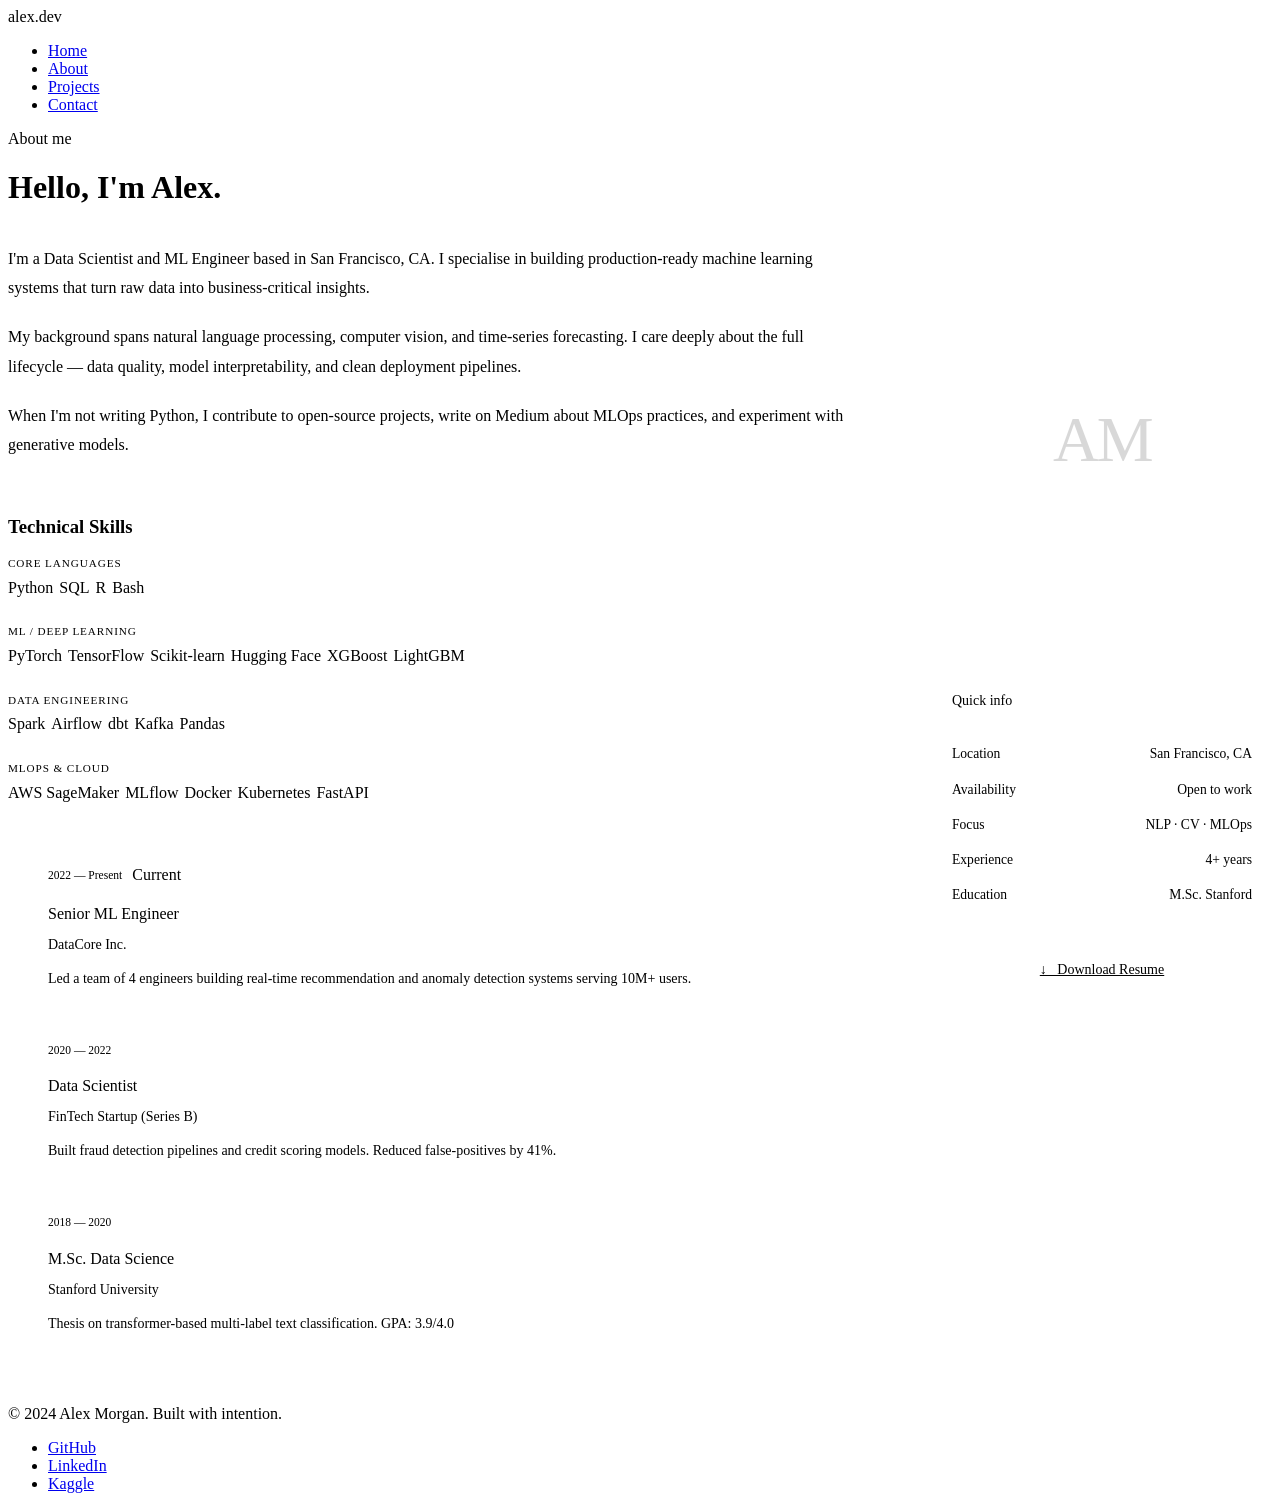
==== templates/about.html @ 8ec34f2e "first commit" ====
<!DOCTYPE html>
<html lang="en">
<head>
  <meta charset="UTF-8" />
  <meta name="viewport" content="width=device-width, initial-scale=1.0" />
  <title>About · Alex Morgan</title>
  <link rel="stylesheet" href="style.css" />
  <style>
    /* ── About layout ────────────────────────────────── */
    .about-grid {
      display: grid;
      grid-template-columns: 1fr 340px;
      gap: 5rem;
      align-items: start;
    }
    .about-photo-wrap {
      position: relative;
      width: 100%;
      aspect-ratio: 4/5;
      border-radius: var(--radius-lg);
      overflow: hidden;
      background: var(--surface-alt);
      border: 1px solid var(--border);
    }
    .photo-placeholder {
      width: 100%;
      height: 100%;
      display: flex;
      align-items: center;
      justify-content: center;
      flex-direction: column;
      gap: 12px;
      color: var(--muted);
    }
    .photo-initials {
      font-size: 4rem;
      font-weight: 300;
      letter-spacing: -0.04em;
      color: var(--text);
      opacity: 0.15;
    }
    .photo-caption {
      font-family: var(--mono);
      font-size: 0.72rem;
      color: var(--muted);
      text-align: center;
      padding: 0.75rem 1rem;
      background: var(--surface);
      border-top: 1px solid var(--border);
    }
 
    /* ── Bio text ────────────────────────────────────── */
    .about-text > * + * { margin-top: 1.2rem; }
    .about-text p { color: var(--muted); line-height: 1.85; }
    .about-text p strong { color: var(--text); font-weight: 500; }
 
    /* ── Skills grid ─────────────────────────────────── */
    .skills-section { margin-top: 3.5rem; }
    .skills-section h3 { margin-bottom: 1.2rem; }
    .skill-group + .skill-group { margin-top: 1.8rem; }
    .skill-group-label {
      font-family: var(--mono);
      font-size: 0.7rem;
      text-transform: uppercase;
      letter-spacing: 0.08em;
      color: var(--muted);
      margin-bottom: 0.6rem;
    }
    .skill-tags { display: flex; flex-wrap: wrap; gap: 6px; }
 
    /* ── Timeline ────────────────────────────────────── */
    .timeline { position: relative; margin-top: 4rem; }
    .timeline::before {
      content: '';
      position: absolute;
      left: 7px; top: 8px; bottom: 0;
      width: 1px;
      background: var(--border);
    }
    .tl-item {
      position: relative;
      padding-left: 2.5rem;
      padding-bottom: 2.5rem;
    }
    .tl-dot {
      position: absolute;
      left: 0; top: 8px;
      width: 15px; height: 15px;
      border-radius: 50%;
      background: var(--surface);
      border: 2px solid var(--border);
    }
    .tl-item:first-child .tl-dot {
      border-color: var(--teal);
      background: var(--teal-light);
    }
    .tl-meta {
      display: flex;
      align-items: center;
      gap: 10px;
      margin-bottom: 0.3rem;
    }
    .tl-date {
      font-family: var(--mono);
      font-size: 0.72rem;
      color: var(--muted);
    }
    .tl-item h4 { font-weight: 500; margin-bottom: 2px; }
    .tl-company { font-size: 0.875rem; color: var(--teal); font-weight: 500; }
    .tl-desc { font-size: 0.875rem; color: var(--muted); margin-top: 0.4rem; line-height: 1.65; }
 
    /* ── Side panel ──────────────────────────────────── */
    .side-panel { display: flex; flex-direction: column; gap: 1.5rem; }
    .info-card {
      background: var(--surface);
      border: 1px solid var(--border);
      border-radius: var(--radius-lg);
      overflow: hidden;
    }
    .info-card-header {
      padding: 1rem 1.25rem;
      border-bottom: 1px solid var(--border);
      display: flex;
      align-items: center;
      gap: 8px;
    }
    .info-card-header span { font-size: 0.875rem; font-weight: 500; }
    .info-rows { padding: 0.75rem 1.25rem; }
    .info-row {
      display: flex;
      align-items: center;
      justify-content: space-between;
      padding: 0.6rem 0;
      font-size: 0.85rem;
      border-bottom: 1px solid var(--border);
    }
    .info-row:last-child { border-bottom: none; }
    .info-row span:first-child { color: var(--muted); }
    .info-row span:last-child { font-weight: 500; }
 
    .download-btn {
      display: flex;
      align-items: center;
      justify-content: center;
      gap: 8px;
      font-size: 0.875rem;
      font-weight: 500;
      padding: 0.85rem;
      background: var(--text);
      color: var(--bg);
      border-radius: var(--radius);
      transition: background var(--transition);
    }
    .download-btn:hover { background: #333; }
 
    @media (max-width: 900px) {
      .about-grid { grid-template-columns: 1fr; }
      .about-photo-wrap { aspect-ratio: 16/9; }
    }
  </style>
</head>
<body>
 
<!-- ── Navbar ──────────────────────────────────────────── -->
<nav class="navbar">
  <div class="nav-inner">
    <span class="nav-logo">alex<span>.</span>dev</span>
    <ul class="nav-links">
      <li><a href="index.html">Home</a></li>
      <li><a href="about.html" class="active">About</a></li>
      <li><a href="projects.html">Projects</a></li>
      <li><a href="contact.html" class="nav-cta">Contact</a></li>
    </ul>
  </div>
</nav>
 
<!-- ── Page Intro ─────────────────────────────────────── -->
<div class="page-intro">
  <div class="container">
    <span class="label">About me</span>
    <div class="divider" style="margin: 0.5rem 0;"></div>
    <h1>Hello, I'm Alex.</h1>
  </div>
</div>
 
<!-- ── About Section ─────────────────────────────────── -->
<section style="padding-top: 0;">
  <div class="container">
    <div class="about-grid">
 
      <!-- Left: Bio + Skills + Timeline -->
      <div>
        <div class="about-text reveal">
          <p>
            I'm a <strong>Data Scientist and ML Engineer</strong> based in San Francisco, CA.
            I specialise in building production-ready machine learning systems that turn
            raw data into business-critical insights.
          </p>
          <p>
            My background spans <strong>natural language processing, computer vision, and
            time-series forecasting</strong>. I care deeply about the full lifecycle —
            data quality, model interpretability, and clean deployment pipelines.
          </p>
          <p>
            When I'm not writing Python, I contribute to open-source projects, write on
            Medium about MLOps practices, and experiment with generative models.
          </p>
        </div>
 
        <!-- Skills -->
        <div class="skills-section reveal">
          <h3>Technical Skills</h3>
          <div class="skill-group">
            <p class="skill-group-label">Core Languages</p>
            <div class="skill-tags">
              <span class="tag">Python</span>
              <span class="tag">SQL</span>
              <span class="tag">R</span>
              <span class="tag">Bash</span>
            </div>
          </div>
          <div class="skill-group">
            <p class="skill-group-label">ML / Deep Learning</p>
            <div class="skill-tags">
              <span class="tag tag-teal">PyTorch</span>
              <span class="tag tag-teal">TensorFlow</span>
              <span class="tag">Scikit-learn</span>
              <span class="tag">Hugging Face</span>
              <span class="tag">XGBoost</span>
              <span class="tag">LightGBM</span>
            </div>
          </div>
          <div class="skill-group">
            <p class="skill-group-label">Data Engineering</p>
            <div class="skill-tags">
              <span class="tag">Spark</span>
              <span class="tag">Airflow</span>
              <span class="tag">dbt</span>
              <span class="tag">Kafka</span>
              <span class="tag">Pandas</span>
            </div>
          </div>
          <div class="skill-group">
            <p class="skill-group-label">MLOps & Cloud</p>
            <div class="skill-tags">
              <span class="tag">AWS SageMaker</span>
              <span class="tag">MLflow</span>
              <span class="tag">Docker</span>
              <span class="tag">Kubernetes</span>
              <span class="tag">FastAPI</span>
            </div>
          </div>
        </div>
 
        <!-- Timeline -->
        <div class="timeline reveal">
          <div class="tl-item">
            <div class="tl-dot"></div>
            <div class="tl-meta">
              <span class="tl-date">2022 — Present</span>
              <span class="tag tag-teal">Current</span>
            </div>
            <h4>Senior ML Engineer</h4>
            <p class="tl-company">DataCore Inc.</p>
            <p class="tl-desc">Led a team of 4 engineers building real-time recommendation and anomaly detection systems serving 10M+ users.</p>
          </div>
          <div class="tl-item">
            <div class="tl-dot"></div>
            <div class="tl-meta">
              <span class="tl-date">2020 — 2022</span>
            </div>
            <h4>Data Scientist</h4>
            <p class="tl-company">FinTech Startup (Series B)</p>
            <p class="tl-desc">Built fraud detection pipelines and credit scoring models. Reduced false-positives by 41%.</p>
          </div>
          <div class="tl-item">
            <div class="tl-dot"></div>
            <div class="tl-meta">
              <span class="tl-date">2018 — 2020</span>
            </div>
            <h4>M.Sc. Data Science</h4>
            <p class="tl-company">Stanford University</p>
            <p class="tl-desc">Thesis on transformer-based multi-label text classification. GPA: 3.9/4.0</p>
          </div>
        </div>
      </div>
 
      <!-- Right: Side Panel -->
      <div class="side-panel">
 
        <div class="about-photo-wrap reveal">
          <div class="photo-placeholder">
            <span class="photo-initials">AM</span>
          </div>
          <div class="photo-caption">Replace with your photo — swap the &lt;div&gt; for an &lt;img&gt; tag</div>
        </div>
 
        <div class="info-card reveal">
          <div class="info-card-header">
            <span>Quick info</span>
          </div>
          <div class="info-rows">
            <div class="info-row"><span>Location</span><span>San Francisco, CA</span></div>
            <div class="info-row"><span>Availability</span><span style="color:var(--teal)">Open to work</span></div>
            <div class="info-row"><span>Focus</span><span>NLP · CV · MLOps</span></div>
            <div class="info-row"><span>Experience</span><span>4+ years</span></div>
            <div class="info-row"><span>Education</span><span>M.Sc. Stanford</span></div>
          </div>
        </div>
 
        <a href="#" class="download-btn reveal">
          ↓ &nbsp; Download Resume
        </a>
 
      </div>
 
    </div>
  </div>
</section>
 
<!-- ── Footer ────────────────────────────────────────── -->
<footer>
  <div class="footer-inner">
    <p>© 2024 Alex Morgan. Built with intention.</p>
    <ul class="footer-links">
      <li><a href="https://github.com" target="_blank">GitHub</a></li>
      <li><a href="https://linkedin.com" target="_blank">LinkedIn</a></li>
      <li><a href="https://kaggle.com" target="_blank">Kaggle</a></li>
    </ul>
  </div>
</footer>
 
<script>
  const reveals = document.querySelectorAll('.reveal');
  const observer = new IntersectionObserver(entries => {
    entries.forEach(e => {
      if (e.isIntersecting) { e.target.classList.add('visible'); observer.unobserve(e.target); }
    });
  }, { threshold: 0.12 });
  reveals.forEach(r => observer.observe(r));
</script>
</body>
</html>
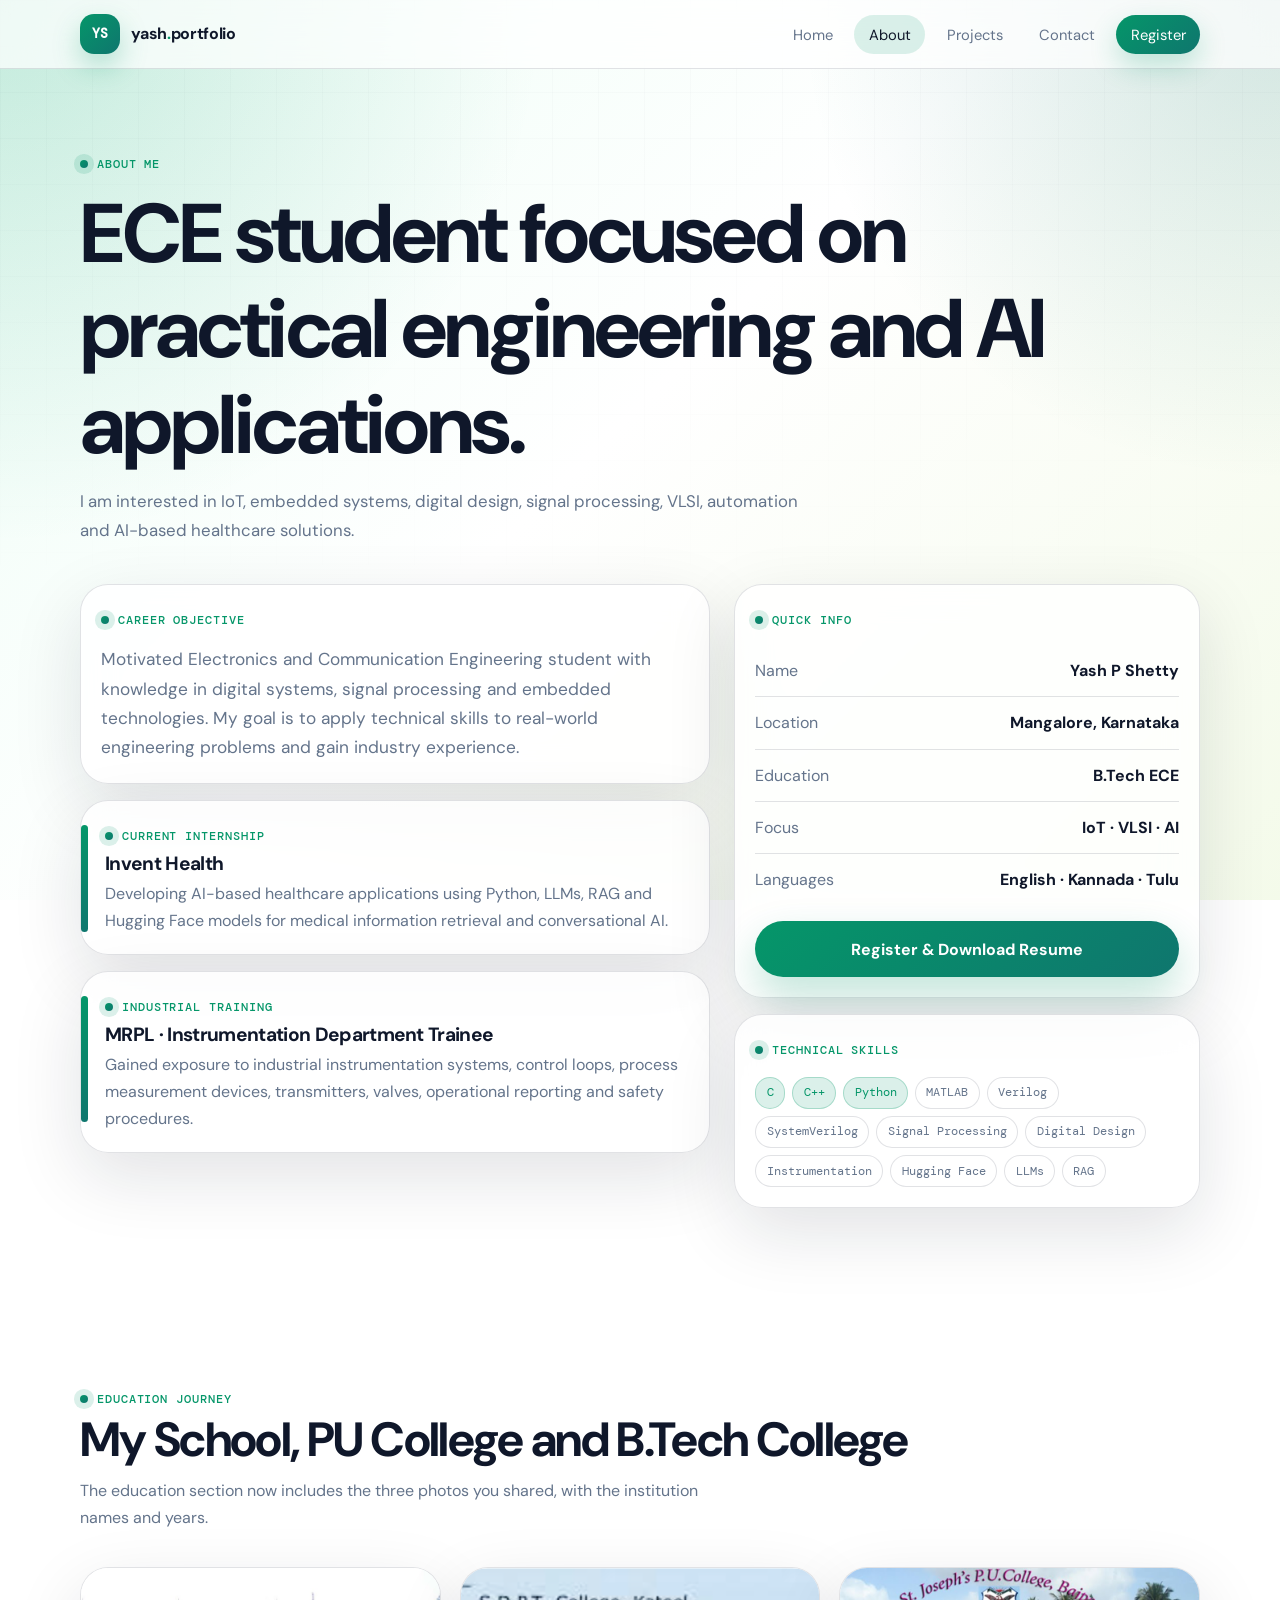
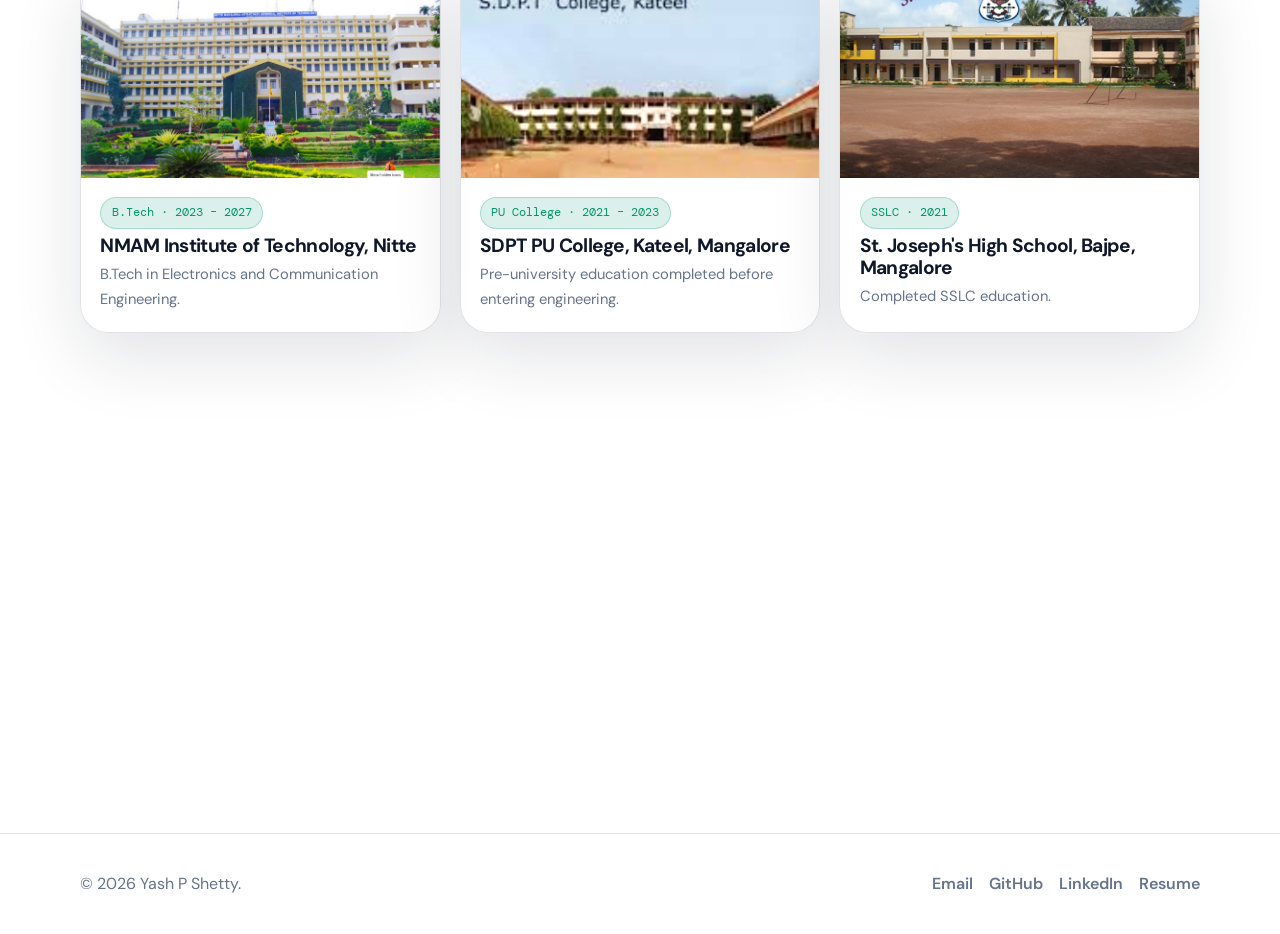
==== commit 19c292d3: "Updated portfolio with registration and resume access" ====
--- a/templates/about.html
+++ b/templates/about.html
@@ -3,341 +3,151 @@
 <head>
   <meta charset="UTF-8" />
   <meta name="viewport" content="width=device-width, initial-scale=1.0" />
-  <title>About · Alex Morgan</title>
+  <title>About · Yash P Shetty</title>
   <link rel="stylesheet" href="style.css" />
-  <style>
-    /* ── About layout ────────────────────────────────── */
-    .about-grid {
-      display: grid;
-      grid-template-columns: 1fr 340px;
-      gap: 5rem;
-      align-items: start;
-    }
-    .about-photo-wrap {
-      position: relative;
-      width: 100%;
-      aspect-ratio: 4/5;
-      border-radius: var(--radius-lg);
-      overflow: hidden;
-      background: var(--surface-alt);
-      border: 1px solid var(--border);
-    }
-    .photo-placeholder {
-      width: 100%;
-      height: 100%;
-      display: flex;
-      align-items: center;
-      justify-content: center;
-      flex-direction: column;
-      gap: 12px;
-      color: var(--muted);
-    }
-    .photo-initials {
-      font-size: 4rem;
-      font-weight: 300;
-      letter-spacing: -0.04em;
-      color: var(--text);
-      opacity: 0.15;
-    }
-    .photo-caption {
-      font-family: var(--mono);
-      font-size: 0.72rem;
-      color: var(--muted);
-      text-align: center;
-      padding: 0.75rem 1rem;
-      background: var(--surface);
-      border-top: 1px solid var(--border);
-    }
- 
-    /* ── Bio text ────────────────────────────────────── */
-    .about-text > * + * { margin-top: 1.2rem; }
-    .about-text p { color: var(--muted); line-height: 1.85; }
-    .about-text p strong { color: var(--text); font-weight: 500; }
- 
-    /* ── Skills grid ─────────────────────────────────── */
-    .skills-section { margin-top: 3.5rem; }
-    .skills-section h3 { margin-bottom: 1.2rem; }
-    .skill-group + .skill-group { margin-top: 1.8rem; }
-    .skill-group-label {
-      font-family: var(--mono);
-      font-size: 0.7rem;
-      text-transform: uppercase;
-      letter-spacing: 0.08em;
-      color: var(--muted);
-      margin-bottom: 0.6rem;
-    }
-    .skill-tags { display: flex; flex-wrap: wrap; gap: 6px; }
- 
-    /* ── Timeline ────────────────────────────────────── */
-    .timeline { position: relative; margin-top: 4rem; }
-    .timeline::before {
-      content: '';
-      position: absolute;
-      left: 7px; top: 8px; bottom: 0;
-      width: 1px;
-      background: var(--border);
-    }
-    .tl-item {
-      position: relative;
-      padding-left: 2.5rem;
-      padding-bottom: 2.5rem;
-    }
-    .tl-dot {
-      position: absolute;
-      left: 0; top: 8px;
-      width: 15px; height: 15px;
-      border-radius: 50%;
-      background: var(--surface);
-      border: 2px solid var(--border);
-    }
-    .tl-item:first-child .tl-dot {
-      border-color: var(--teal);
-      background: var(--teal-light);
-    }
-    .tl-meta {
-      display: flex;
-      align-items: center;
-      gap: 10px;
-      margin-bottom: 0.3rem;
-    }
-    .tl-date {
-      font-family: var(--mono);
-      font-size: 0.72rem;
-      color: var(--muted);
-    }
-    .tl-item h4 { font-weight: 500; margin-bottom: 2px; }
-    .tl-company { font-size: 0.875rem; color: var(--teal); font-weight: 500; }
-    .tl-desc { font-size: 0.875rem; color: var(--muted); margin-top: 0.4rem; line-height: 1.65; }
- 
-    /* ── Side panel ──────────────────────────────────── */
-    .side-panel { display: flex; flex-direction: column; gap: 1.5rem; }
-    .info-card {
-      background: var(--surface);
-      border: 1px solid var(--border);
-      border-radius: var(--radius-lg);
-      overflow: hidden;
-    }
-    .info-card-header {
-      padding: 1rem 1.25rem;
-      border-bottom: 1px solid var(--border);
-      display: flex;
-      align-items: center;
-      gap: 8px;
-    }
-    .info-card-header span { font-size: 0.875rem; font-weight: 500; }
-    .info-rows { padding: 0.75rem 1.25rem; }
-    .info-row {
-      display: flex;
-      align-items: center;
-      justify-content: space-between;
-      padding: 0.6rem 0;
-      font-size: 0.85rem;
-      border-bottom: 1px solid var(--border);
-    }
-    .info-row:last-child { border-bottom: none; }
-    .info-row span:first-child { color: var(--muted); }
-    .info-row span:last-child { font-weight: 500; }
- 
-    .download-btn {
-      display: flex;
-      align-items: center;
-      justify-content: center;
-      gap: 8px;
-      font-size: 0.875rem;
-      font-weight: 500;
-      padding: 0.85rem;
-      background: var(--text);
-      color: var(--bg);
-      border-radius: var(--radius);
-      transition: background var(--transition);
-    }
-    .download-btn:hover { background: #333; }
- 
-    @media (max-width: 900px) {
-      .about-grid { grid-template-columns: 1fr; }
-      .about-photo-wrap { aspect-ratio: 16/9; }
-    }
-  </style>
 </head>
-<body>
- 
-<!-- ── Navbar ──────────────────────────────────────────── -->
+<body class="about-page">
 <nav class="navbar">
   <div class="nav-inner">
-    <span class="nav-logo">alex<span>.</span>dev</span>
+    <a class="nav-logo" href="index.html"><span class="logo-mark">YS</span><span>yash<span style="color:var(--primary)">.</span>portfolio</span></a>
     <ul class="nav-links">
       <li><a href="index.html">Home</a></li>
       <li><a href="about.html" class="active">About</a></li>
       <li><a href="projects.html">Projects</a></li>
-      <li><a href="contact.html" class="nav-cta">Contact</a></li>
+      <li><a href="contact.html">Contact</a></li>
+      <li><a href="register.html" class="nav-cta">Register</a></li>
     </ul>
   </div>
 </nav>
- 
-<!-- ── Page Intro ─────────────────────────────────────── -->
-<div class="page-intro">
-  <div class="container">
-    <span class="label">About me</span>
-    <div class="divider" style="margin: 0.5rem 0;"></div>
-    <h1>Hello, I'm Alex.</h1>
+
+<main>
+  <div class="page-intro">
+    <div class="container reveal">
+      <span class="label">About me</span>
+      <h1>ECE student focused on practical engineering and AI applications.</h1>
+      <p>I am interested in IoT, embedded systems, digital design, signal processing, VLSI, automation and AI-based healthcare solutions.</p>
+    </div>
   </div>
-</div>
- 
-<!-- ── About Section ─────────────────────────────────── -->
-<section style="padding-top: 0;">
-  <div class="container">
-    <div class="about-grid">
- 
-      <!-- Left: Bio + Skills + Timeline -->
-      <div>
+
+  <section style="padding-top:0;">
+    <div class="container">
+      <div class="about-grid">
         <div class="about-text reveal">
-          <p>
-            I'm a <strong>Data Scientist and ML Engineer</strong> based in San Francisco, CA.
-            I specialise in building production-ready machine learning systems that turn
-            raw data into business-critical insights.
-          </p>
-          <p>
-            My background spans <strong>natural language processing, computer vision, and
-            time-series forecasting</strong>. I care deeply about the full lifecycle —
-            data quality, model interpretability, and clean deployment pipelines.
-          </p>
-          <p>
-            When I'm not writing Python, I contribute to open-source projects, write on
-            Medium about MLOps practices, and experiment with generative models.
-          </p>
-        </div>
- 
-        <!-- Skills -->
-        <div class="skills-section reveal">
-          <h3>Technical Skills</h3>
-          <div class="skill-group">
-            <p class="skill-group-label">Core Languages</p>
-            <div class="skill-tags">
-              <span class="tag">Python</span>
-              <span class="tag">SQL</span>
-              <span class="tag">R</span>
-              <span class="tag">Bash</span>
+          <div class="info-card">
+            <span class="label">Career Objective</span>
+            <p class="about-lead" style="margin-top:.8rem;">Motivated Electronics and Communication Engineering student with knowledge in digital systems, signal processing and embedded technologies. My goal is to apply technical skills to real-world engineering problems and gain industry experience.</p>
+          </div>
+
+          <div class="timeline">
+            <div class="timeline-card reveal">
+              <span class="label">Current Internship</span>
+              <h3>Invent Health</h3>
+              <p>Developing AI-based healthcare applications using Python, LLMs, RAG and Hugging Face models for medical information retrieval and conversational AI.</p>
             </div>
-          </div>
-          <div class="skill-group">
-            <p class="skill-group-label">ML / Deep Learning</p>
-            <div class="skill-tags">
-              <span class="tag tag-teal">PyTorch</span>
-              <span class="tag tag-teal">TensorFlow</span>
-              <span class="tag">Scikit-learn</span>
-              <span class="tag">Hugging Face</span>
-              <span class="tag">XGBoost</span>
-              <span class="tag">LightGBM</span>
-            </div>
-          </div>
-          <div class="skill-group">
-            <p class="skill-group-label">Data Engineering</p>
-            <div class="skill-tags">
-              <span class="tag">Spark</span>
-              <span class="tag">Airflow</span>
-              <span class="tag">dbt</span>
-              <span class="tag">Kafka</span>
-              <span class="tag">Pandas</span>
-            </div>
-          </div>
-          <div class="skill-group">
-            <p class="skill-group-label">MLOps & Cloud</p>
-            <div class="skill-tags">
-              <span class="tag">AWS SageMaker</span>
-              <span class="tag">MLflow</span>
-              <span class="tag">Docker</span>
-              <span class="tag">Kubernetes</span>
-              <span class="tag">FastAPI</span>
+            <div class="timeline-card reveal">
+              <span class="label">Industrial Training</span>
+              <h3>MRPL · Instrumentation Department Trainee</h3>
+              <p>Gained exposure to industrial instrumentation systems, control loops, process measurement devices, transmitters, valves, operational reporting and safety procedures.</p>
             </div>
           </div>
         </div>
- 
-        <!-- Timeline -->
-        <div class="timeline reveal">
-          <div class="tl-item">
-            <div class="tl-dot"></div>
-            <div class="tl-meta">
-              <span class="tl-date">2022 — Present</span>
-              <span class="tag tag-teal">Current</span>
+
+        <aside class="side-panel reveal">
+          <div class="info-card">
+            <span class="label">Quick Info</span>
+            <div style="margin-top:.8rem;">
+              <div class="info-row"><span>Name</span><span>Yash P Shetty</span></div>
+              <div class="info-row"><span>Location</span><span>Mangalore, Karnataka</span></div>
+              <div class="info-row"><span>Education</span><span>B.Tech ECE</span></div>
+              <div class="info-row"><span>Focus</span><span>IoT · VLSI · AI</span></div>
+              <div class="info-row"><span>Languages</span><span>English · Kannada · Tulu</span></div>
             </div>
-            <h4>Senior ML Engineer</h4>
-            <p class="tl-company">DataCore Inc.</p>
-            <p class="tl-desc">Led a team of 4 engineers building real-time recommendation and anomaly detection systems serving 10M+ users.</p>
+            <a class="btn btn-primary" href="/download-resume" style="width:100%; margin-top:1rem;">Register & Download Resume</a>
           </div>
-          <div class="tl-item">
-            <div class="tl-dot"></div>
-            <div class="tl-meta">
-              <span class="tl-date">2020 — 2022</span>
+
+          <div class="skill-card">
+            <span class="label">Technical Skills</span>
+            <div class="skills-list">
+              <span class="tag tag-primary">C</span><span class="tag tag-primary">C++</span><span class="tag tag-primary">Python</span>
+              <span class="tag">MATLAB</span><span class="tag">Verilog</span><span class="tag">SystemVerilog</span>
+              <span class="tag">Signal Processing</span><span class="tag">Digital Design</span><span class="tag">Instrumentation</span>
+              <span class="tag">Hugging Face</span><span class="tag">LLMs</span><span class="tag">RAG</span>
             </div>
-            <h4>Data Scientist</h4>
-            <p class="tl-company">FinTech Startup (Series B)</p>
-            <p class="tl-desc">Built fraud detection pipelines and credit scoring models. Reduced false-positives by 41%.</p>
           </div>
-          <div class="tl-item">
-            <div class="tl-dot"></div>
-            <div class="tl-meta">
-              <span class="tl-date">2018 — 2020</span>
-            </div>
-            <h4>M.Sc. Data Science</h4>
-            <p class="tl-company">Stanford University</p>
-            <p class="tl-desc">Thesis on transformer-based multi-label text classification. GPA: 3.9/4.0</p>
-          </div>
+        </aside>
+      </div>
+    </div>
+  </section>
+
+  <section>
+    <div class="container">
+      <div class="section-header reveal">
+        <div>
+          <span class="label">Education Journey</span>
+          <h2>My School, PU College and B.Tech College</h2>
+          <p>The education section now includes the three photos you shared, with the institution names and years.</p>
         </div>
       </div>
- 
-      <!-- Right: Side Panel -->
-      <div class="side-panel">
- 
-        <div class="about-photo-wrap reveal">
-          <div class="photo-placeholder">
-            <span class="photo-initials">AM</span>
+
+      <div class="education-grid">
+        <article class="education-card reveal">
+          <div class="edu-image"><img src="images/nmamit.png" alt="NMAM Institute of Technology campus photo"></div>
+          <div class="edu-body">
+            <span class="tag tag-primary">B.Tech · 2023 – 2027</span>
+            <h3>NMAM Institute of Technology, Nitte</h3>
+            <p>B.Tech in Electronics and Communication Engineering.</p>
           </div>
-          <div class="photo-caption">Replace with your photo — swap the &lt;div&gt; for an &lt;img&gt; tag</div>
+        </article>
+
+        <article class="education-card reveal">
+          <div class="edu-image"><img src="images/pu_college.png" alt="SDPT PU College Kateel photo"></div>
+          <div class="edu-body">
+            <span class="tag tag-primary">PU College · 2021 – 2023</span>
+            <h3>SDPT PU College, Kateel, Mangalore</h3>
+            <p>Pre-university education completed before entering engineering.</p>
+          </div>
+        </article>
+
+        <article class="education-card reveal">
+          <div class="edu-image"><img src="images/school_photo.png" alt="St. Joseph's High School Bajpe photo"></div>
+          <div class="edu-body">
+            <span class="tag tag-primary">SSLC · 2021</span>
+            <h3>St. Joseph's High School, Bajpe, Mangalore</h3>
+            <p>Completed SSLC education.</p>
+          </div>
+        </article>
+      </div>
+    </div>
+  </section>
+
+  <section>
+    <div class="container">
+      <div class="section-header reveal">
+        <div>
+          <span class="label">Certifications</span>
+          <h2>Learning & Certifications</h2>
         </div>
- 
-        <div class="info-card reveal">
-          <div class="info-card-header">
-            <span>Quick info</span>
-          </div>
-          <div class="info-rows">
-            <div class="info-row"><span>Location</span><span>San Francisco, CA</span></div>
-            <div class="info-row"><span>Availability</span><span style="color:var(--teal)">Open to work</span></div>
-            <div class="info-row"><span>Focus</span><span>NLP · CV · MLOps</span></div>
-            <div class="info-row"><span>Experience</span><span>4+ years</span></div>
-            <div class="info-row"><span>Education</span><span>M.Sc. Stanford</span></div>
-          </div>
-        </div>
- 
-        <a href="#" class="download-btn reveal">
-          ↓ &nbsp; Download Resume
-        </a>
- 
       </div>
- 
+      <div class="skills-grid">
+        <div class="skill-card reveal"><h3>AINNOVATION 2025</h3><p>Applied AI Learning by Microsoft.</p></div>
+        <div class="skill-card reveal"><h3>Microsoft Azure Learning</h3><p>Cloud and Azure learning through AINNOVATION 2025.</p></div>
+        <div class="skill-card reveal"><h3>MATLAB On-Ramp</h3><p>MATLAB for Signal Processing.</p></div>
+      </div>
     </div>
-  </div>
-</section>
- 
-<!-- ── Footer ────────────────────────────────────────── -->
+  </section>
+</main>
+
 <footer>
   <div class="footer-inner">
-    <p>© 2024 Alex Morgan. Built with intention.</p>
+    <p>© <span id="year"></span> Yash P Shetty.</p>
     <ul class="footer-links">
-      <li><a href="https://github.com" target="_blank">GitHub</a></li>
-      <li><a href="https://linkedin.com" target="_blank">LinkedIn</a></li>
-      <li><a href="https://kaggle.com" target="_blank">Kaggle</a></li>
+      <li><a href="mailto:shettyyashp@gmail.com">Email</a></li>
+      <li><a href="https://github.com/yashpshetty" target="_blank" rel="noreferrer">GitHub</a></li>
+      <li><a href="https://linkedin.com/in/yash-p-shetty-9a8aa0354" target="_blank" rel="noreferrer">LinkedIn</a></li>
+      <li><a href="/download-resume">Resume</a></li>
     </ul>
   </div>
 </footer>
- 
-<script>
-  const reveals = document.querySelectorAll('.reveal');
-  const observer = new IntersectionObserver(entries => {
-    entries.forEach(e => {
-      if (e.isIntersecting) { e.target.classList.add('visible'); observer.unobserve(e.target); }
-    });
-  }, { threshold: 0.12 });
-  reveals.forEach(r => observer.observe(r));
-</script>
+<script src="script.js"></script>
 </body>
-</html>+</html>
--- a/templates/style.css
+++ b/templates/style.css
@@ -0,0 +1,335 @@
+@import url('https://fonts.googleapis.com/css2?family=DM+Sans:ital,opsz,wght@0,9..40,300;0,9..40,400;0,9..40,500;0,9..40,600;0,9..40,700;1,9..40,300&family=DM+Mono:wght@300;400;500&display=swap');
+
+:root {
+  --bg: #f8fafc;
+  --surface: rgba(255,255,255,0.82);
+  --surface-solid: #ffffff;
+  --surface-alt: rgba(255,255,255,0.55);
+  --border: rgba(15,23,42,0.12);
+  --text: #0f172a;
+  --muted: #64748b;
+  --primary: #2563eb;
+  --secondary: #7c3aed;
+  --accent: #06b6d4;
+  --soft: rgba(37,99,235,0.12);
+  --shadow: 0 24px 70px rgba(15,23,42,.12);
+  --radius: 16px;
+  --radius-lg: 28px;
+  --transition: 0.25s ease;
+  --sans: 'DM Sans', system-ui, sans-serif;
+  --mono: 'DM Mono', monospace;
+}
+
+body.home-page {
+  --bg: #eef6ff;
+  --primary: #2563eb;
+  --secondary: #7c3aed;
+  --accent: #06b6d4;
+  --soft: rgba(37, 99, 235, .13);
+}
+body.about-page {
+  --bg: #ecfdf5;
+  --primary: #059669;
+  --secondary: #0f766e;
+  --accent: #84cc16;
+  --soft: rgba(5, 150, 105, .14);
+}
+body.projects-page {
+  --bg: #faf5ff;
+  --primary: #9333ea;
+  --secondary: #db2777;
+  --accent: #f59e0b;
+  --soft: rgba(147, 51, 234, .14);
+}
+body.contact-page {
+  --bg: #fff7ed;
+  --primary: #ea580c;
+  --secondary: #e11d48;
+  --accent: #facc15;
+  --soft: rgba(234, 88, 12, .14);
+}
+body.register-page {
+  --bg: #ecfeff;
+  --primary: #0891b2;
+  --secondary: #2563eb;
+  --accent: #10b981;
+  --soft: rgba(8, 145, 178, .15);
+}
+
+*, *::before, *::after { box-sizing: border-box; margin: 0; padding: 0; }
+html { scroll-behavior: smooth; font-size: 16px; }
+body {
+  min-height: 100vh;
+  font-family: var(--sans);
+  color: var(--text);
+  line-height: 1.7;
+  background:
+    radial-gradient(circle at top left, color-mix(in srgb, var(--primary) 18%, transparent), transparent 34rem),
+    radial-gradient(circle at top right, color-mix(in srgb, var(--secondary) 18%, transparent), transparent 30rem),
+    linear-gradient(135deg, var(--bg), #ffffff 48%, color-mix(in srgb, var(--accent) 9%, #ffffff));
+  background-attachment: fixed;
+  -webkit-font-smoothing: antialiased;
+}
+body::before {
+  content: '';
+  position: fixed;
+  inset: 0;
+  pointer-events: none;
+  background-image:
+    linear-gradient(rgba(15,23,42,.035) 1px, transparent 1px),
+    linear-gradient(90deg, rgba(15,23,42,.035) 1px, transparent 1px);
+  background-size: 46px 46px;
+  mask-image: linear-gradient(to bottom, rgba(0,0,0,.55), transparent 70%);
+}
+a { color: inherit; text-decoration: none; }
+ul { list-style: none; }
+img { max-width: 100%; display: block; }
+button, input, textarea, select { font: inherit; }
+
+.container { width: min(1120px, calc(100% - 2rem)); margin: 0 auto; }
+section { padding: 5.5rem 0; }
+main { position: relative; z-index: 1; }
+
+h1, h2, h3, h4 { line-height: 1.15; letter-spacing: -0.035em; font-weight: 700; }
+h1 { font-size: clamp(2.6rem, 7vw, 5.2rem); }
+h2 { font-size: clamp(2rem, 4vw, 3rem); }
+h3 { font-size: 1.2rem; }
+p { color: var(--muted); }
+
+.label {
+  display: inline-flex;
+  align-items: center;
+  gap: .55rem;
+  font-family: var(--mono);
+  font-size: .74rem;
+  text-transform: uppercase;
+  letter-spacing: .08em;
+  color: var(--primary);
+  font-weight: 500;
+}
+.label::before {
+  content: '';
+  width: 8px;
+  height: 8px;
+  border-radius: 50%;
+  background: linear-gradient(135deg, var(--primary), var(--secondary));
+  box-shadow: 0 0 0 6px var(--soft);
+}
+
+.navbar {
+  position: sticky;
+  top: 0;
+  z-index: 50;
+  background: rgba(255,255,255,.72);
+  backdrop-filter: blur(18px);
+  border-bottom: 1px solid var(--border);
+}
+.nav-inner {
+  width: min(1120px, calc(100% - 2rem));
+  height: 68px;
+  margin: 0 auto;
+  display: flex;
+  align-items: center;
+  justify-content: space-between;
+  gap: 1rem;
+}
+.nav-logo {
+  display: inline-flex;
+  align-items: center;
+  gap: .7rem;
+  font-weight: 700;
+  letter-spacing: -0.02em;
+}
+.logo-mark {
+  display: grid;
+  place-items: center;
+  width: 40px;
+  height: 40px;
+  color: #fff;
+  border-radius: 14px;
+  background: linear-gradient(135deg, var(--primary), var(--secondary));
+  box-shadow: 0 12px 28px color-mix(in srgb, var(--primary) 28%, transparent);
+  font-family: var(--mono);
+  font-size: .8rem;
+}
+.nav-links { display: flex; align-items: center; gap: .45rem; }
+.nav-links a {
+  color: var(--muted);
+  padding: .62rem .9rem;
+  border-radius: 999px;
+  font-size: .92rem;
+  transition: color var(--transition), background var(--transition), transform var(--transition);
+}
+.nav-links a:hover, .nav-links a.active { color: var(--text); background: var(--soft); }
+.nav-cta {
+  color: #fff !important;
+  background: linear-gradient(135deg, var(--primary), var(--secondary)) !important;
+  box-shadow: 0 12px 28px color-mix(in srgb, var(--primary) 24%, transparent);
+}
+.nav-cta:hover { transform: translateY(-1px); }
+
+.btn {
+  display: inline-flex;
+  align-items: center;
+  justify-content: center;
+  gap: .5rem;
+  padding: .9rem 1.25rem;
+  border-radius: 999px;
+  border: 1px solid var(--border);
+  font-weight: 700;
+  transition: transform var(--transition), box-shadow var(--transition), background var(--transition);
+}
+.btn:hover { transform: translateY(-2px); }
+.btn-primary { color: #fff; border: 0; background: linear-gradient(135deg, var(--primary), var(--secondary)); box-shadow: 0 18px 40px color-mix(in srgb, var(--primary) 24%, transparent); }
+.btn-outline { background: rgba(255,255,255,.7); color: var(--text); }
+.btn-outline:hover { background: var(--surface-solid); box-shadow: var(--shadow); }
+.arrow { transition: transform var(--transition); }
+.btn:hover .arrow, a:hover .arrow { transform: translateX(4px); }
+
+.hero { min-height: calc(100vh - 68px); display: flex; align-items: center; padding: 4rem 0; }
+.hero-grid { display: grid; grid-template-columns: 1.15fr .85fr; gap: 3rem; align-items: center; }
+.hero h1 span { color: transparent; background: linear-gradient(135deg, var(--primary), var(--secondary)); -webkit-background-clip: text; background-clip: text; }
+.hero-desc { max-width: 660px; font-size: 1.12rem; margin: 1.25rem 0 2rem; }
+.hero-actions { display: flex; flex-wrap: wrap; gap: .85rem; }
+.hero-note { margin-top: .9rem; font-size: .88rem; color: var(--muted); }
+.hero-panel, .glass-card, .form-card, .info-card, .project-card, .education-card, .skill-card, .timeline-card {
+  background: var(--surface);
+  border: 1px solid var(--border);
+  border-radius: var(--radius-lg);
+  box-shadow: var(--shadow);
+  backdrop-filter: blur(16px);
+}
+.hero-panel { padding: 1.4rem; overflow: hidden; position: relative; }
+.hero-panel::before, .project-card::before, .form-card::before {
+  content: '';
+  position: absolute;
+  inset: 0;
+  pointer-events: none;
+  background: radial-gradient(circle at top right, color-mix(in srgb, var(--primary) 18%, transparent), transparent 15rem);
+}
+.profile-orb {
+  min-height: 380px;
+  border-radius: 24px;
+  background:
+    radial-gradient(circle at 30% 20%, rgba(255,255,255,.8), transparent 12rem),
+    linear-gradient(135deg, color-mix(in srgb, var(--primary) 18%, #fff), color-mix(in srgb, var(--secondary) 16%, #fff));
+  display: flex;
+  flex-direction: column;
+  justify-content: space-between;
+  padding: 1.5rem;
+  position: relative;
+  overflow: hidden;
+}
+.profile-orb::after {
+  content: 'ECE';
+  position: absolute;
+  right: -1rem;
+  bottom: -2.1rem;
+  font-family: var(--mono);
+  font-size: 7rem;
+  font-weight: 500;
+  color: rgba(255,255,255,.56);
+}
+.profile-initials { font-family: var(--mono); font-size: 4.5rem; font-weight: 500; color: var(--text); letter-spacing: -.08em; margin-top: .7rem; }
+.contact-mini { position: relative; z-index: 1; background: rgba(255,255,255,.65); border: 1px solid rgba(255,255,255,.7); padding: 1rem; border-radius: 18px; }
+.contact-mini a { display: block; color: var(--text); font-weight: 700; font-size: .92rem; }
+.stats-grid { display: grid; grid-template-columns: repeat(4, 1fr); gap: 1rem; margin-top: 2rem; }
+.stat-card { background: rgba(255,255,255,.75); border: 1px solid var(--border); border-radius: var(--radius); padding: 1.2rem; }
+.stat-num { display: block; font-size: 2rem; font-weight: 700; color: var(--primary); }
+.stat-label { color: var(--muted); font-size: .9rem; }
+
+.marquee-strip { overflow: hidden; border-block: 1px solid var(--border); padding: .85rem 0; background: rgba(255,255,255,.55); }
+.marquee-track { display: flex; width: max-content; gap: 2.5rem; animation: marquee 24s linear infinite; }
+.marquee-item { font-family: var(--mono); color: var(--muted); white-space: nowrap; font-size: .8rem; }
+.marquee-item::before { content: '✦'; color: var(--primary); margin-right: .6rem; }
+@keyframes marquee { to { transform: translateX(-50%); } }
+
+.section-header { display: flex; justify-content: space-between; align-items: end; gap: 1.5rem; margin-bottom: 2.2rem; }
+.section-header p { max-width: 620px; margin-top: .65rem; }
+.featured-grid, .projects-grid, .skills-grid { display: grid; grid-template-columns: repeat(3, 1fr); gap: 1.2rem; }
+.project-card { position: relative; overflow: hidden; padding: 1.3rem; transition: transform var(--transition), box-shadow var(--transition); }
+.project-card:hover, .education-card:hover, .skill-card:hover { transform: translateY(-6px); box-shadow: 0 30px 80px rgba(15,23,42,.15); }
+.project-top { min-height: 150px; border-radius: 22px; background: linear-gradient(135deg, var(--soft), rgba(255,255,255,.7)); padding: 1rem; display: flex; justify-content: space-between; align-items: flex-start; }
+.project-number { font-family: var(--mono); font-size: 3rem; color: color-mix(in srgb, var(--primary) 45%, transparent); }
+.project-body { position: relative; z-index: 1; padding-top: 1rem; }
+.project-tags { display: flex; flex-wrap: wrap; gap: .4rem; margin-bottom: .8rem; }
+.project-card h3 { margin-bottom: .55rem; }
+.project-footer { margin-top: 1rem; padding-top: 1rem; border-top: 1px solid var(--border); display: flex; justify-content: space-between; align-items: center; gap: .7rem; }
+.project-link { font-weight: 700; color: var(--primary); }
+.tag { display: inline-flex; align-items: center; border-radius: 999px; padding: .33rem .65rem; background: rgba(255,255,255,.75); border: 1px solid var(--border); color: var(--muted); font-family: var(--mono); font-size: .72rem; }
+.tag-primary { background: var(--soft); color: var(--primary); border-color: color-mix(in srgb, var(--primary) 25%, transparent); }
+
+.page-intro { padding: 5rem 0 2.5rem; }
+.page-intro h1 { margin-top: .6rem; }
+.page-intro p { max-width: 720px; margin-top: .9rem; font-size: 1.05rem; }
+.about-grid { display: grid; grid-template-columns: 1.15fr .85fr; gap: 1.5rem; align-items: start; }
+.about-text, .side-panel { display: grid; gap: 1rem; }
+.about-lead { font-size: 1.08rem; }
+.info-card, .skill-card, .timeline-card { padding: 1.25rem; }
+.info-row { display: flex; justify-content: space-between; gap: 1rem; padding: .75rem 0; border-bottom: 1px solid var(--border); }
+.info-row:last-child { border-bottom: 0; }
+.info-row span:first-child { color: var(--muted); }
+.info-row span:last-child { font-weight: 700; text-align: right; }
+.skills-list { display: flex; flex-wrap: wrap; gap: .45rem; margin-top: .9rem; }
+.timeline { display: grid; gap: 1rem; }
+.timeline-card { position: relative; padding-left: 1.5rem; }
+.timeline-card::before { content: ''; position: absolute; left: 0; top: 1.5rem; width: 7px; height: 70%; border-radius: 999px; background: linear-gradient(var(--primary), var(--secondary)); }
+.timeline-card h3 { margin: .3rem 0; }
+.education-grid { display: grid; grid-template-columns: repeat(3, 1fr); gap: 1.2rem; }
+.education-card { overflow: hidden; background: var(--surface); border: 1px solid var(--border); border-radius: var(--radius-lg); box-shadow: var(--shadow); transition: transform var(--transition), box-shadow var(--transition); }
+.edu-image { height: 210px; overflow: hidden; background: var(--soft); }
+.edu-image img { width: 100%; height: 100%; object-fit: cover; transition: transform .4s ease; }
+.education-card:hover .edu-image img { transform: scale(1.05); }
+.edu-body { padding: 1.2rem; }
+.edu-body h3 { margin: .35rem 0; }
+.edu-body p { font-size: .92rem; }
+
+.filters { display: flex; gap: .55rem; flex-wrap: wrap; margin-bottom: 1.8rem; }
+.filter-btn { border: 1px solid var(--border); background: rgba(255,255,255,.72); color: var(--muted); border-radius: 999px; padding: .55rem .9rem; cursor: pointer; font-family: var(--mono); font-size: .78rem; transition: all var(--transition); }
+.filter-btn:hover, .filter-btn.active { color: #fff; border-color: transparent; background: linear-gradient(135deg, var(--primary), var(--secondary)); }
+.project-card[data-hidden='true'] { display: none; }
+
+.contact-grid, .register-grid { display: grid; grid-template-columns: 1.1fr .9fr; gap: 1.5rem; align-items: start; }
+.form-card { position: relative; overflow: hidden; padding: 1.4rem; }
+.form-grid { display: grid; grid-template-columns: 1fr 1fr; gap: 1rem; }
+.form-group.full { grid-column: 1 / -1; }
+.form-label { display: block; margin-bottom: .35rem; color: var(--muted); font-family: var(--mono); font-size: .76rem; text-transform: uppercase; letter-spacing: .06em; }
+.form-control { width: 100%; border: 1px solid var(--border); background: rgba(255,255,255,.72); color: var(--text); border-radius: 14px; padding: .85rem .95rem; outline: none; transition: border var(--transition), box-shadow var(--transition), background var(--transition); }
+.form-control:focus { border-color: var(--primary); box-shadow: 0 0 0 5px var(--soft); background: #fff; }
+textarea.form-control { min-height: 130px; resize: vertical; }
+.submit-btn { width: 100%; margin-top: 1rem; border: 0; cursor: pointer; }
+.contact-links-card { display: grid; gap: .8rem; }
+.clink-row { display: flex; align-items: center; justify-content: space-between; gap: .9rem; padding: 1rem; background: rgba(255,255,255,.72); border: 1px solid var(--border); border-radius: var(--radius); transition: transform var(--transition), background var(--transition); }
+.clink-row:hover { transform: translateY(-3px); background: #fff; }
+.clink-left { display: flex; align-items: center; gap: .8rem; min-width: 0; }
+.clink-icon { width: 42px; height: 42px; border-radius: 14px; color: #fff; display: grid; place-items: center; background: linear-gradient(135deg, var(--primary), var(--secondary)); font-family: var(--mono); font-weight: 700; flex: 0 0 auto; }
+.clink-info p:first-child { color: var(--text); font-weight: 700; }
+.clink-info p:last-child { word-break: break-word; font-size: .88rem; }
+.note-box { padding: 1rem; border-radius: var(--radius); background: var(--soft); border: 1px solid color-mix(in srgb, var(--primary) 20%, transparent); }
+.success-box, .error-box { padding: 1rem; border-radius: var(--radius); margin-bottom: 1rem; }
+.success-box { background: rgba(16,185,129,.12); border: 1px solid rgba(16,185,129,.24); color: #047857; }
+.error-box { background: rgba(239,68,68,.12); border: 1px solid rgba(239,68,68,.24); color: #b91c1c; }
+
+footer { position: relative; z-index: 1; border-top: 1px solid var(--border); padding: 2.3rem 0; background: rgba(255,255,255,.45); }
+.footer-inner { width: min(1120px, calc(100% - 2rem)); margin: 0 auto; display: flex; justify-content: space-between; gap: 1rem; align-items: center; }
+.footer-links { display: flex; flex-wrap: wrap; gap: 1rem; }
+.footer-links a { color: var(--muted); font-weight: 600; }
+.footer-links a:hover { color: var(--primary); }
+
+.reveal { opacity: 0; transform: translateY(22px); transition: opacity .6s ease, transform .6s ease; }
+.reveal.visible { opacity: 1; transform: none; }
+
+@media (max-width: 920px) {
+  .hero-grid, .about-grid, .contact-grid, .register-grid, .featured-grid, .projects-grid, .education-grid, .skills-grid { grid-template-columns: 1fr; }
+  .stats-grid { grid-template-columns: 1fr 1fr; }
+  .section-header { align-items: flex-start; flex-direction: column; }
+  .nav-links { display: none; }
+  .hero { min-height: auto; }
+}
+@media (max-width: 560px) {
+  .container, .nav-inner, .footer-inner { width: min(100% - 1rem, 1120px); }
+  .stats-grid, .form-grid { grid-template-columns: 1fr; }
+  .form-group.full { grid-column: auto; }
+  .footer-inner { flex-direction: column; align-items: flex-start; }
+  .profile-orb { min-height: 310px; }
+}
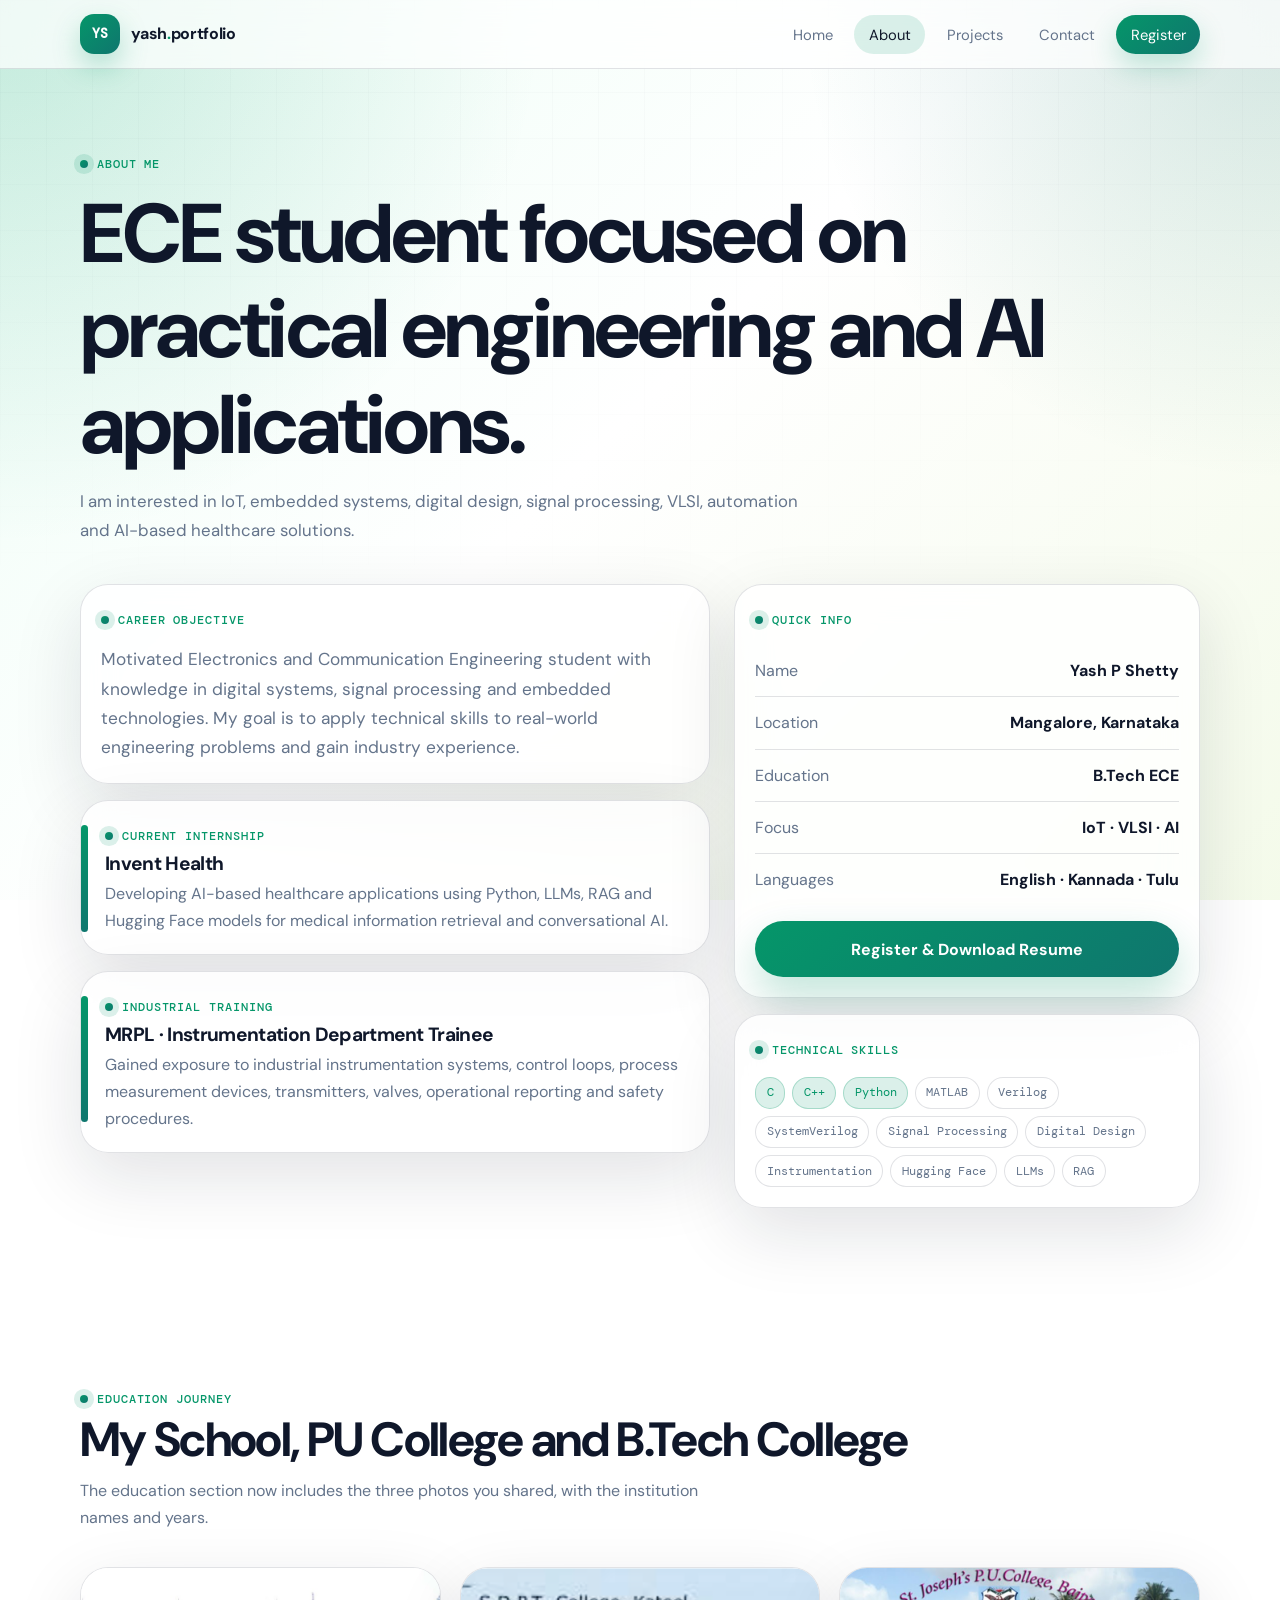
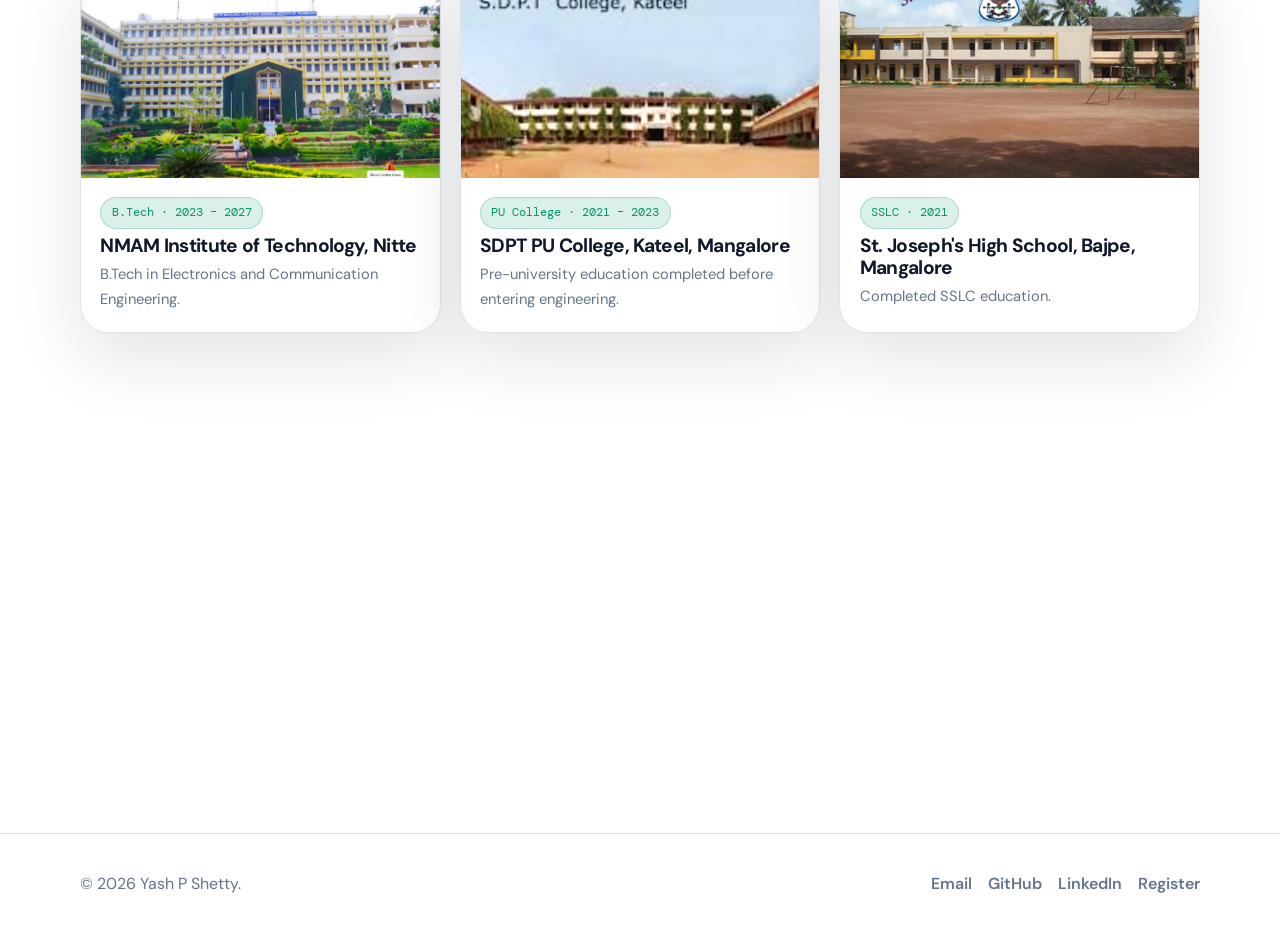
==== commit 1ef70a5a: "Updated portfolio with database fixes and project changes" ====
--- a/templates/about.html
+++ b/templates/about.html
@@ -62,7 +62,7 @@
               <div class="info-row"><span>Focus</span><span>IoT · VLSI · AI</span></div>
               <div class="info-row"><span>Languages</span><span>English · Kannada · Tulu</span></div>
             </div>
-            <a class="btn btn-primary" href="/download-resume" style="width:100%; margin-top:1rem;">Register & Download Resume</a>
+            <a class="btn btn-primary" href="register.html" style="width:100%; margin-top:1rem;">Register & Download Resume</a>
           </div>
 
           <div class="skill-card">
@@ -144,7 +144,7 @@
       <li><a href="mailto:shettyyashp@gmail.com">Email</a></li>
       <li><a href="https://github.com/yashpshetty" target="_blank" rel="noreferrer">GitHub</a></li>
       <li><a href="https://linkedin.com/in/yash-p-shetty-9a8aa0354" target="_blank" rel="noreferrer">LinkedIn</a></li>
-      <li><a href="/download-resume">Resume</a></li>
+      <li><a href="register.html">Register</a></li>
     </ul>
   </div>
 </footer>
--- a/templates/style.css
+++ b/templates/style.css
@@ -333,3 +333,44 @@
   .footer-inner { flex-direction: column; align-items: flex-start; }
   .profile-orb { min-height: 310px; }
 }
+
+/* Project image cards */
+.project-top {
+  position: relative;
+  overflow: hidden;
+  min-height: 185px;
+  isolation: isolate;
+}
+.project-img {
+  position: absolute;
+  inset: 0;
+  width: 100%;
+  height: 100%;
+  object-fit: cover;
+  z-index: 0;
+  transform: scale(1.01);
+  transition: transform var(--transition), filter var(--transition);
+}
+.project-top::after {
+  content: '';
+  position: absolute;
+  inset: 0;
+  z-index: 1;
+  background: linear-gradient(180deg, rgba(15,23,42,.08), rgba(15,23,42,.32));
+  pointer-events: none;
+}
+.project-top .project-number,
+.project-top .tag {
+  position: relative;
+  z-index: 2;
+  color: #fff;
+  border-color: rgba(255,255,255,.35);
+  background: rgba(255,255,255,.18);
+  backdrop-filter: blur(10px);
+}
+.project-card:hover .project-img { transform: scale(1.06); filter: saturate(1.12); }
+.admin-table-wrap { overflow-x: auto; margin-top: 1rem; }
+.admin-table { width: 100%; border-collapse: collapse; background: rgba(255,255,255,.72); border-radius: var(--radius); overflow: hidden; }
+.admin-table th, .admin-table td { padding: .8rem; border-bottom: 1px solid var(--border); text-align: left; vertical-align: top; font-size: .9rem; }
+.admin-table th { color: var(--text); background: var(--soft); font-family: var(--mono); font-size: .78rem; text-transform: uppercase; letter-spacing: .06em; }
+.admin-actions { display:flex; gap:.8rem; flex-wrap:wrap; margin-top:1rem; }
